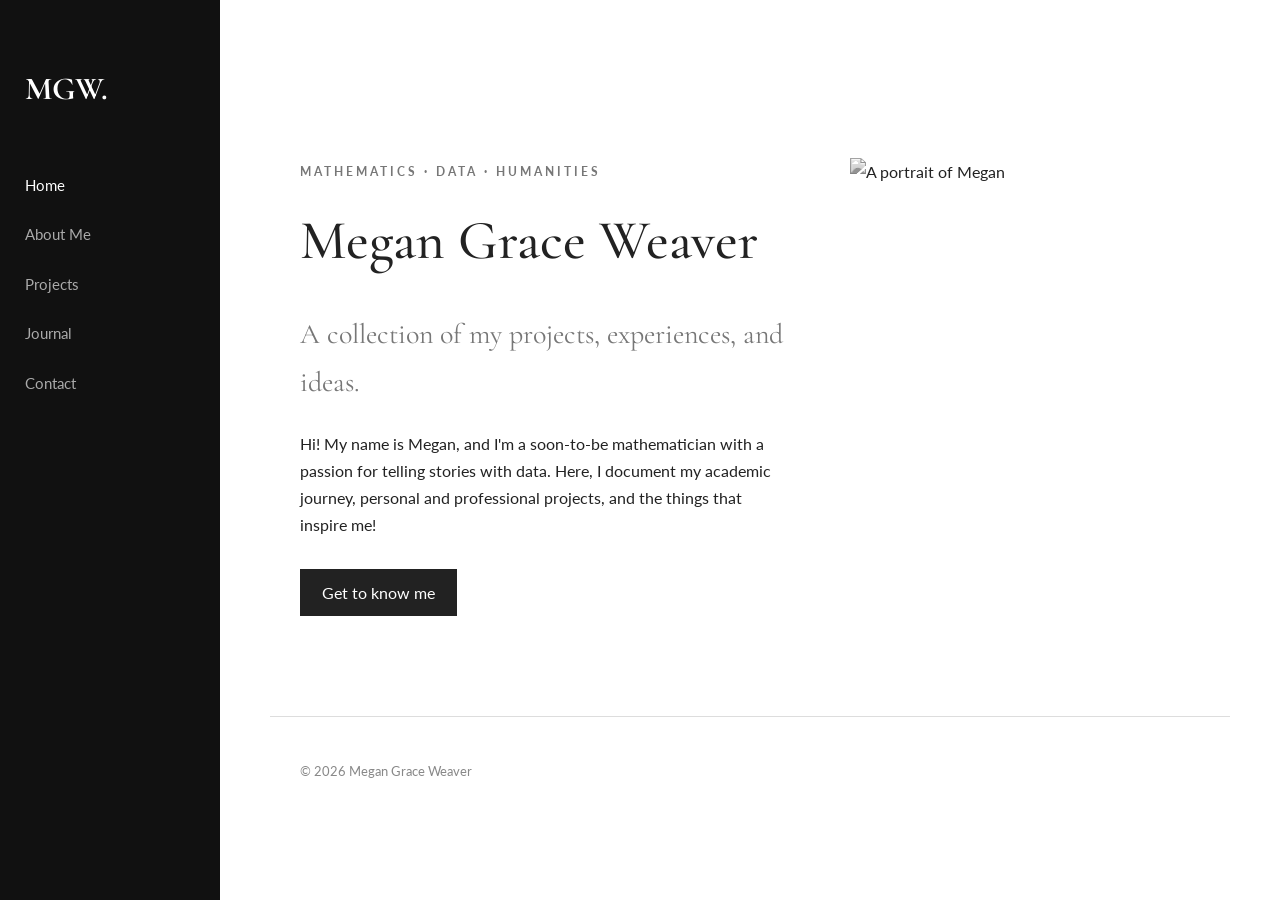
==== index.html @ 2b89194c "Add files via upload" ====
<!DOCTYPE html>
<html lang="en">

<head>
    <meta charset="UTF-8">
    <meta name="viewport" content="width=device-width, initial-scale=1.0">

    <title>Megan Grace Weaver</title>

    <link rel="stylesheet"
    href="style.css">

    <link rel="preconnect" href="https://fonts.googleapis.com">
    <link rel="preconnect" href="https://fonts.gstatic.com" crossorigin>
    <link href="https://fonts.googleapis.com/css2?family=Cormorant+Garamond:wght@400;500;600&family=Lato:wght@300;400;700&display=swap" rel="stylesheet">

</head>

<body>
    <nav class="sidebar">

        <h2>MGW.</h2>
        <a href="index.html" class="active">Home</a>
        <a href="about.html">About Me</a>
        <a href="projects.html">Projects</a>
        <a href="journal.html">Journal</a>
        <a href="contact.html">Contact</a>

    </nav>

    <main>
        <div class="home">
            <div class="home-text">

                <p class="eyebrow">MATHEMATICS · DATA · HUMANITIES</p>

                <h1>Megan Grace Weaver</h1>

                <h2>A collection of my projects, experiences, and ideas.</h2>
            
                <p>
                    Hi! My name is Megan, and I'm a soon-to-be mathematician
                    with a passion for telling stories with data. Here, I document my academic journey, 
                    personal and professional projects, and the things that inspire me!
                </p>

                <a href="about.html" class="button">Get to know me</a>

            </div>

            <div class="home-image">
                <img src="photos/MGW.JPG" alt="A portrait of Megan">
            </div>

        </div>
        <footer>
            <p>© 2026 Megan Grace Weaver</p>
        </footer>
    </main>

</body>
</html>
---- style.css ----
/* GENERAL PAGE STYLING */

* {
    box-sizing: border-box;
}

body {
    margin: 0;
    background-color: #ffffff;
    color: #222222;
    font-family: 'Lato', sans-serif;
    line-height: 1.7;
}


/* SIDEBAR NAVIGATION */

.sidebar {
    height: 100%;
    width: 220px;
    position: fixed;
    top: 0;
    left: 0;
    background-color: #111111;
    padding: 35px 25px;
}

.sidebar h2 {
    font-family: 'Cormorant Garamond', serif;
    font-size: 32px;
    color: #ffffff;
    margin-bottom: 45px;
}

.sidebar a {
    display: block;
    color: #aaaaaa;
    text-decoration: none;
    padding: 12px 0;
    font-size: 15px;
    transition: color 0.3s;
}

.sidebar a:hover,
.sidebar a.active {
    color: #ffffff;
}


/* MAIN CONTENT */

main {
    margin-left: 220px;
    padding: 50px;
}


/* HOMEPAGE */

.home {
    display: flex;
    align-items: center;
    justify-content: space-between;
    gap: 60px;
    padding: 100px 30px;
    min-height: 600px;
}

.home-text {
    flex: 1;
    max-width: 600px;
}

.eyebrow {
    color: #777777;
    letter-spacing: 3px;
    font-size: 12px;
    font-weight: bold;
}

.home h1 {
    font-family: 'Cormorant Garamond', serif;
    font-size: 55px;
    font-weight: 500;
    margin: 10px 0;
}

.home h2 {
    font-family: 'Cormorant Garamond', serif;
    font-size: 28px;
    font-weight: normal;
    color: #777777;
}


/* HOMEPAGE PORTRAIT */

.home-image {
    width: 350px;
    flex-shrink: 0;
}

.home-image img {
    display: block;
    width: 100%;
    height: 450px;
    object-fit: cover;
    filter: grayscale(100%);
}


/* BUTTON */

.button {
    display: inline-block;
    background-color: #222222;
    color: white;
    padding: 10px 22px;
    text-decoration: none;
    margin-top: 15px;
}

.button:hover {
    background-color: #555555;
    color: white;
    text-decoration: none;
}


/* OTHER PAGES */

.page {
    padding: 40px 30px;
    max-width: 1000px;
}

.page h1 {
    font-family: 'Cormorant Garamond', serif;
    font-size: 48px;
    font-weight: 500;
}

.page h2 {
    font-family: 'Cormorant Garamond', serif;
    font-size: 30px;
    font-weight: 500;
}


/* PROJECTS */

.project-grid {
    display: grid;
    grid-template-columns: repeat(2, 1fr);
    gap: 25px;
    margin-top: 30px;
}

.project {
    background-color: #f5f5f5;
    padding: 25px;
    border-bottom: 2px solid #222222;
}

.project h3 {
    font-family: 'Cormorant Garamond', serif;
    font-size: 24px;
}


/* FOOTER */

footer {
    padding: 30px;
    color: #888888;
    font-size: 13px;
    border-top: 1px solid #dddddd;
}


/* MOBILE / SMALL SCREENS */

@media screen and (max-width: 768px) {

    .sidebar {
        width: 100%;
        height: auto;
        position: relative;
        padding: 15px;
    }

    .sidebar h2 {
        margin-bottom: 10px;
    }

    .sidebar a {
        display: inline-block;
        padding: 8px;
    }

    main {
        margin-left: 0;
        padding: 15px;
    }

    .home {
        flex-direction: column;
        align-items: flex-start;
        padding: 60px 15px;
    }

    .home h1 {
        font-size: 45px;
    }

    .home-image {
        width: 100%;
        max-width: 200px;
    }

    .project-grid {
        grid-template-columns: 1fr;
    }
}
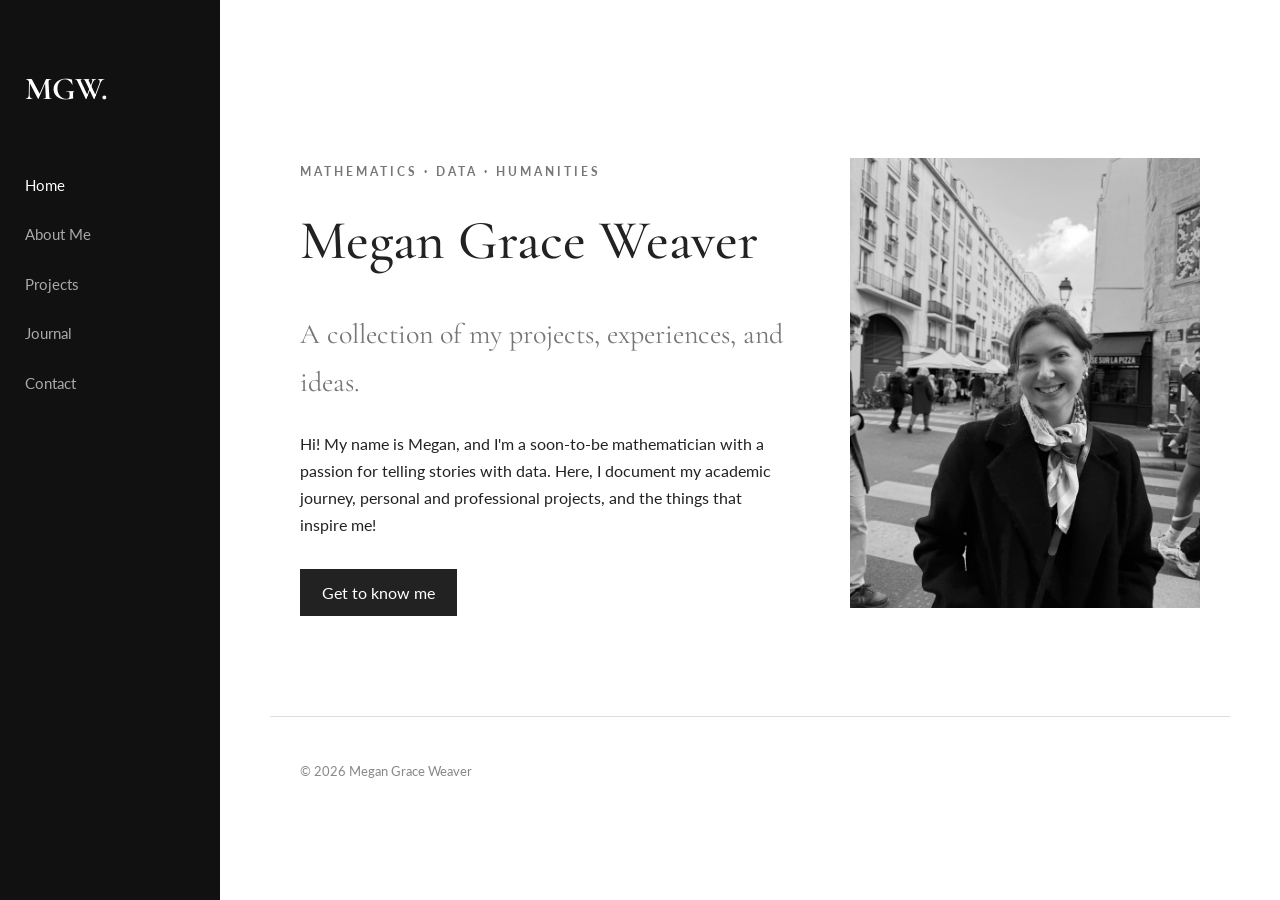
==== commit eae15c56: "Update index.html" ====
--- a/index.html
+++ b/index.html
@@ -49,7 +49,7 @@
             </div>
 
             <div class="home-image">
-                <img src="photos/MGW.JPG" alt="A portrait of Megan">
+                <img src="./MGW.JPG" alt="A portrait of Megan">
             </div>
 
         </div>
@@ -59,4 +59,4 @@
     </main>
 
 </body>
-</html>+</html>
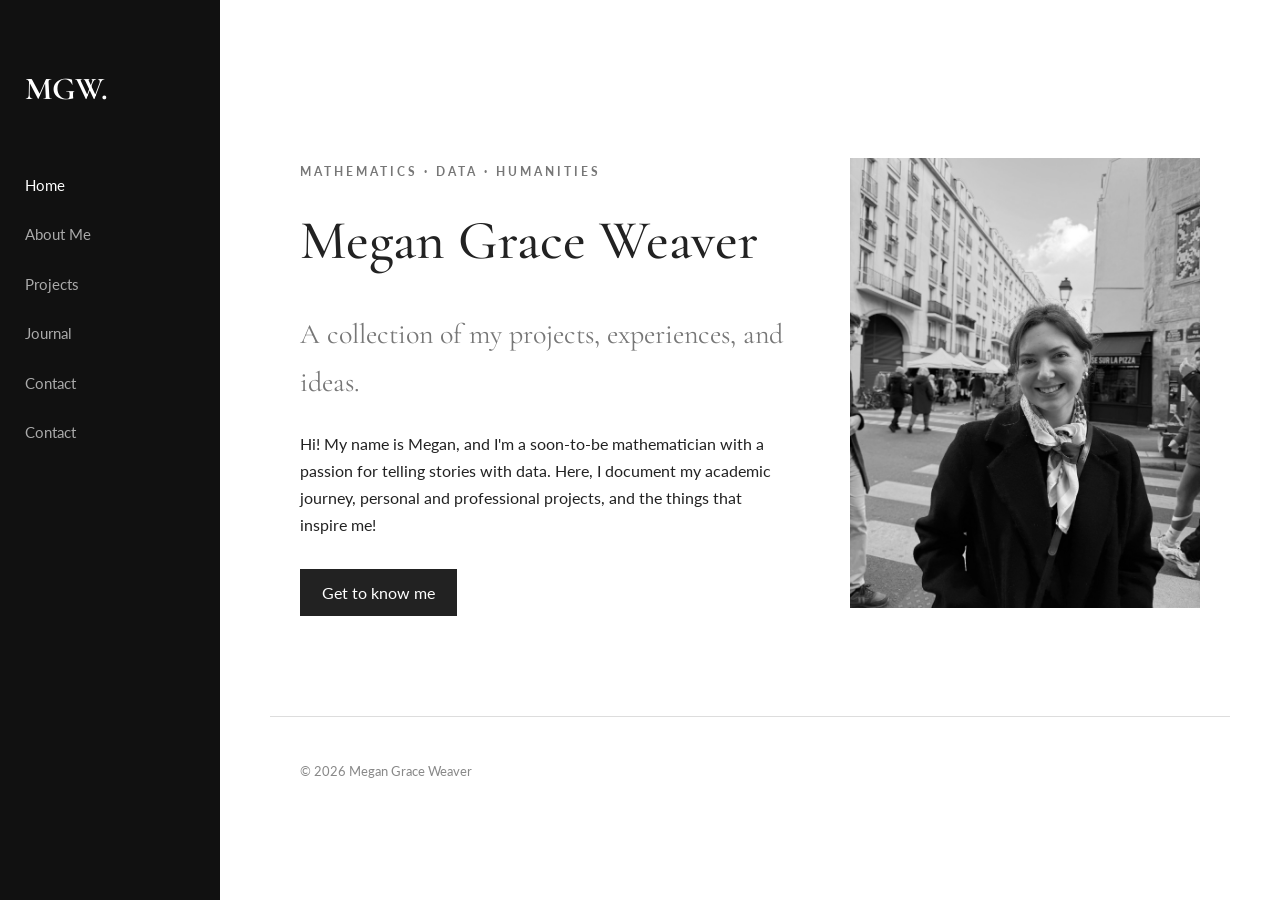
==== commit 0f7104b9: "Update index.html" ====
--- a/index.html
+++ b/index.html
@@ -25,7 +25,7 @@
         <a href="projects.html">Projects</a>
         <a href="journal.html">Journal</a>
         <a href="contact.html">Contact</a>
-
+        <a href="journal1.html">Contact</a>
     </nav>
 
     <main>
@@ -49,7 +49,7 @@
             </div>
 
             <div class="home-image">
-                <img src="./MGW.JPG" alt="A portrait of Megan">
+                <img src="./MGW.JPG" alt="Megan">
             </div>
 
         </div>
--- a/style.css
+++ b/style.css
@@ -223,3 +223,34 @@
         grid-template-columns: 1fr;
     }
 }
+
+.pdf-container {
+    width: 75%;
+    height: 400px;
+    margin-top: 25px;
+    margin-bottom: 50px;
+    border: 1px solid #ddd;
+}
+
+.pdf-container iframe {
+    width: 100%;
+    height: 100%;
+    border: none;
+}
+
+.pdf-link {
+    display: inline-block;
+    margin-top: 15px;
+    color: #222;
+    text-decoration: none;
+    font-size: 16px;
+    letter-spacing: 1px;
+    border-bottom: 1px solid #222;
+    padding-bottom: 4px;
+    transition: color 0.3s ease;
+}
+
+.pdf-link:hover {
+    color: #888;
+    border-color: #888;
+}
